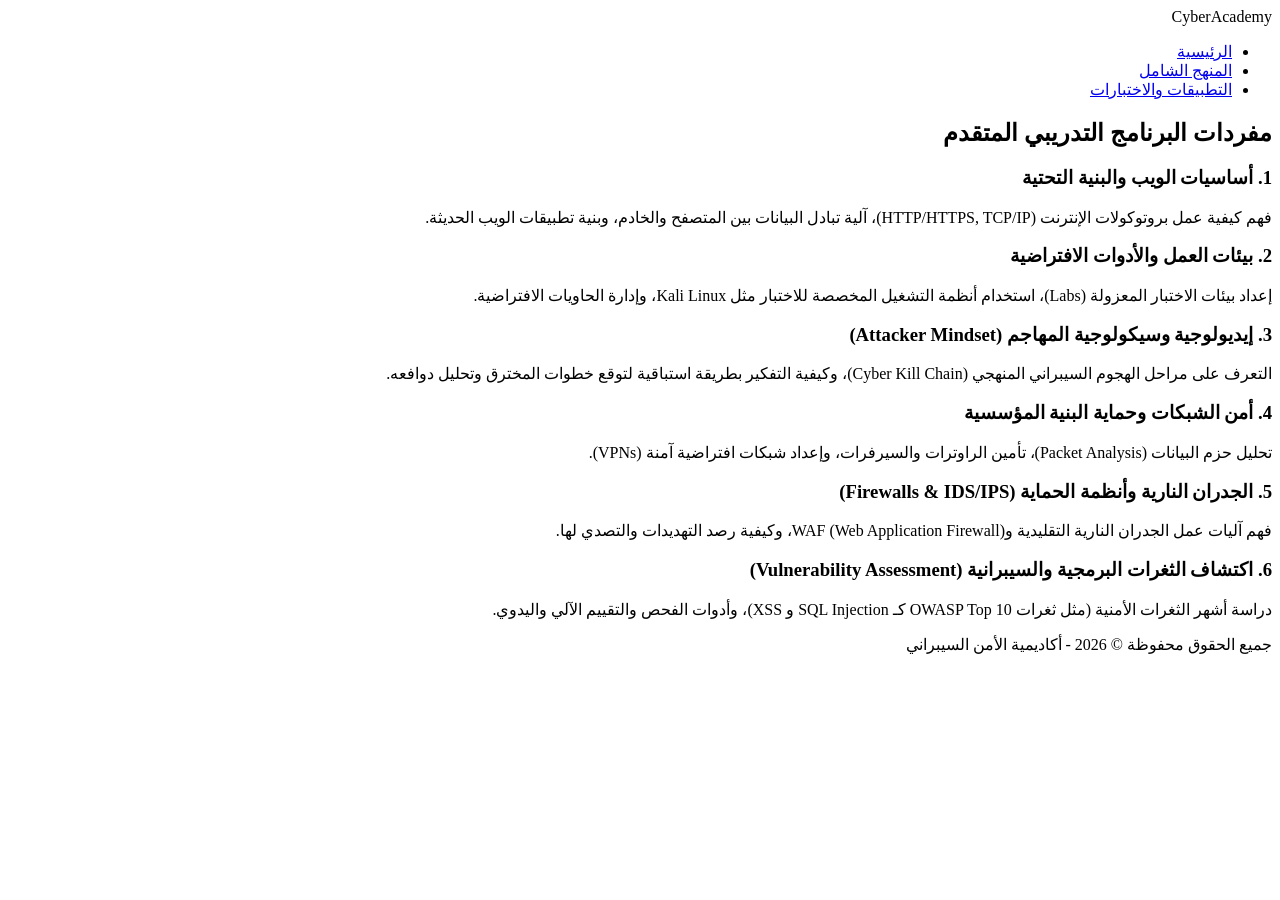
==== curriculum.html @ c0dbbaa8 "Add curriculum.html for cybersecurity program" ====
<!DOCTYPE html>
<html lang="ar" dir="rtl">
<head>
    <meta charset="UTF-8">
    <meta name="viewport" content="width=device-width, initial-scale=1.0">
    <title>المنهج الشامل - الأمن السيبراني</title>
    <link rel="stylesheet" href="css/style.css">
</head>
<body>
    <header>
        <nav class="container">
            <div class="logo">CyberAcademy</div>
            <ul class="nav-links">
                <li><a href="index.html">الرئيسية</a></li>
                <li><a href="curriculum.html" class="active">المنهج الشامل</a></li>
                <li><a href="labs.html">التطبيقات والاختبارات</a></li>
            </ul>
        </nav>
    </header>

    <main class="container">
        <section class="modules-section">
            <h2>مفردات البرنامج التدريبي المتقدم</h2>
            
            <article class="module-card">
                <h3>1. أساسيات الويب والبنية التحتية</h3>
                <p>فهم كيفية عمل بروتوكولات الإنترنت (HTTP/HTTPS, TCP/IP)، آلية تبادل البيانات بين المتصفح والخادم، وبنية تطبيقات الويب الحديثة.</p>
            </article>

            <article class="module-card">
                <h3>2. بيئات العمل والأدوات الافتراضية</h3>
                <p>إعداد بيئات الاختبار المعزولة (Labs)، استخدام أنظمة التشغيل المخصصة للاختبار مثل Kali Linux، وإدارة الحاويات الافتراضية.</p>
            </article>

            <article class="module-card">
                <h3>3. إيديولوجية وسيكولوجية المهاجم (Attacker Mindset)</h3>
                <p>التعرف على مراحل الهجوم السيبراني المنهجي (Cyber Kill Chain)، وكيفية التفكير بطريقة استباقية لتوقع خطوات المخترق وتحليل دوافعه.</p>
            </article>

            <article class="module-card">
                <h3>4. أمن الشبكات وحماية البنية المؤسسية</h3>
                <p>تحليل حزم البيانات (Packet Analysis)، تأمين الراوترات والسيرفرات، وإعداد شبكات افتراضية آمنة (VPNs).</p>
            </article>

            <article class="module-card">
                <h3>5. الجدران النارية وأنظمة الحماية (Firewalls & IDS/IPS)</h3>
                <p>فهم آليات عمل الجدران النارية التقليدية وWAF (Web Application Firewall)، وكيفية رصد التهديدات والتصدي لها.</p>
            </article>

            <article class="module-card">
                <h3>6. اكتشاف الثغرات البرمجية والسيبرانية (Vulnerability Assessment)</h3>
                <p>دراسة أشهر الثغرات الأمنية (مثل ثغرات OWASP Top 10 كـ SQL Injection و XSS)، وأدوات الفحص والتقييم الآلي واليدوي.</p>
            </article>
        </section>
    </main>

    <footer>
        <p>جميع الحقوق محفوظة © 2026 - أكاديمية الأمن السيبراني</p>
    </footer>
</body>
</html>
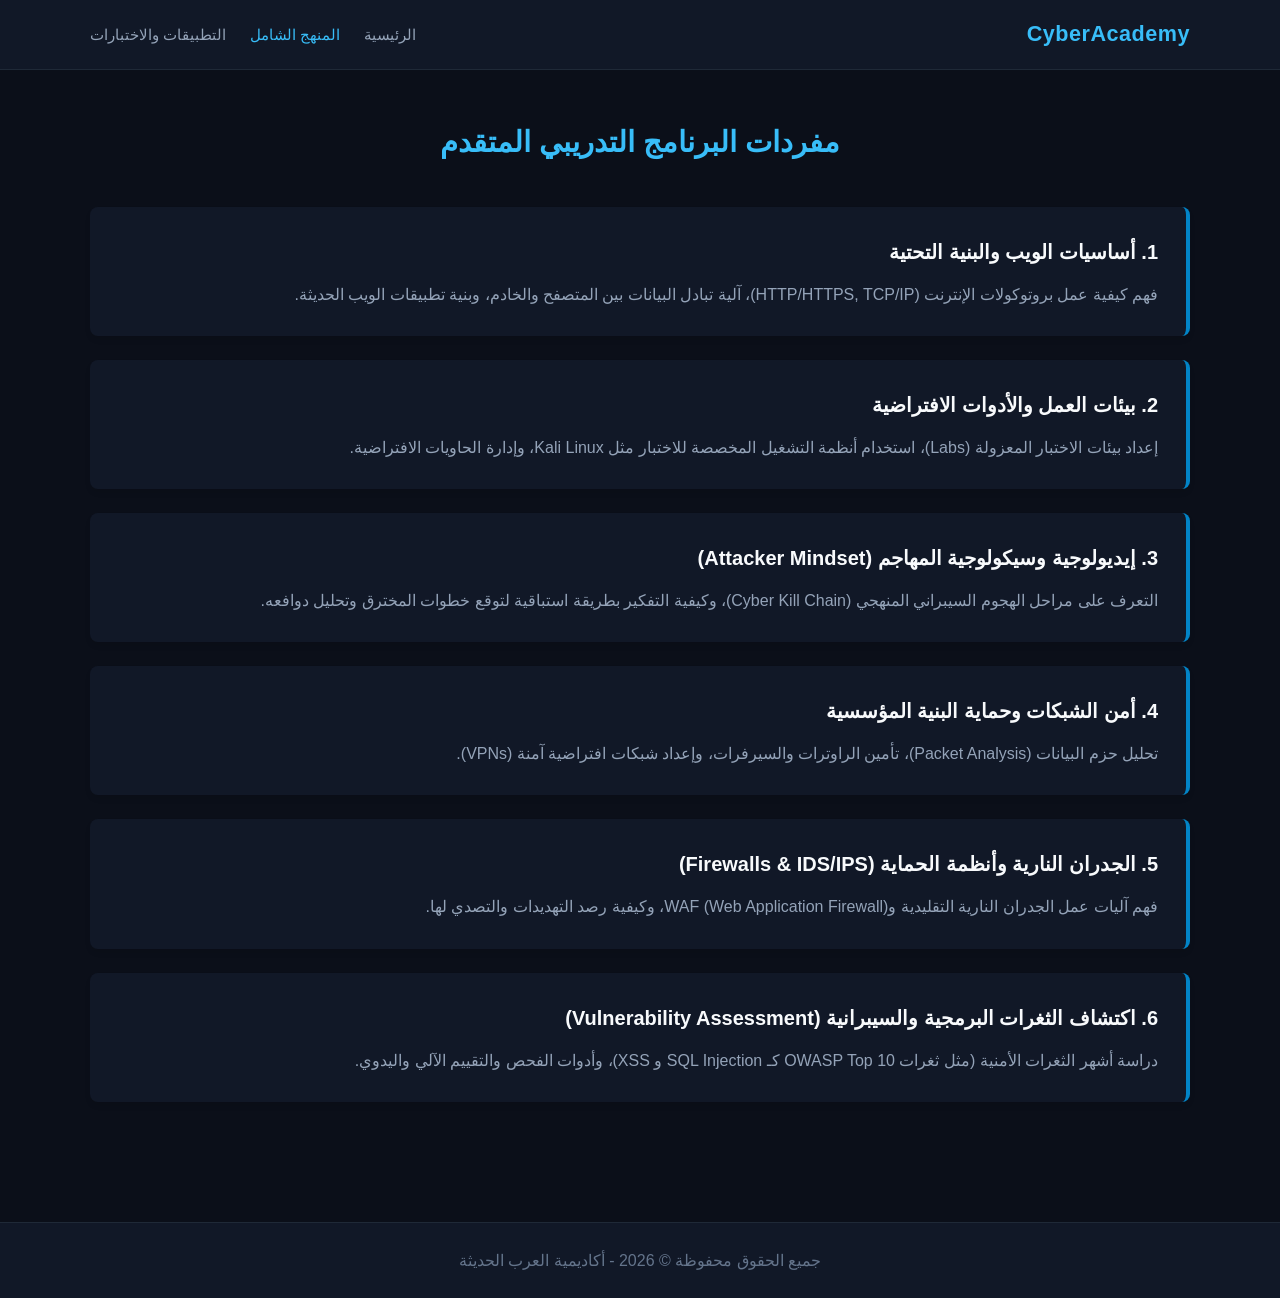
==== commit 683e2733: "Update footer text for copyright notice" ====
--- a/curriculum.html
+++ b/curriculum.html
@@ -55,7 +55,7 @@
     </main>
 
     <footer>
-        <p>جميع الحقوق محفوظة © 2026 - أكاديمية الأمن السيبراني</p>
+        <p>جميع الحقوق محفوظة © 2026 - أكاديمية العرب الحديثة</p>
     </footer>
 </body>
 </html>
--- a/css/style.css
+++ b/css/style.css
@@ -0,0 +1,137 @@
+* {
+    margin: 0;
+    padding: 0;
+    box-sizing: border-box;
+    font-family: 'Segoe UI', Tahoma, Geneva, Verdana, sans-serif;
+}
+
+body {
+    background-color: #0b0f19;
+    color: #f1f5f9;
+    line-height: 1.7;
+}
+
+.container {
+    width: 90%;
+    max-width: 1100px;
+    margin: auto;
+}
+
+header {
+    background: #111827;
+    padding: 1rem 0;
+    border-bottom: 1px solid #1f2937;
+    position: sticky;
+    top: 0;
+    z-index: 100;
+}
+
+nav {
+    display: flex;
+    justify-content: space-between;
+    align-items: center;
+}
+
+.logo {
+    font-size: 1.35rem;
+    font-weight: bold;
+    color: #38bdf8;
+    letter-spacing: 0.5px;
+}
+
+.nav-links {
+    list-style: none;
+    display: flex;
+    gap: 1.5rem;
+}
+
+.nav-links a {
+    text-decoration: none;
+    color: #94a3b8;
+    transition: color 0.3s;
+    font-size: 0.95rem;
+}
+
+.nav-links a:hover, .nav-links a.active {
+    color: #38bdf8;
+}
+
+.hero {
+    min-height: 70vh;
+    display: flex;
+    align-items: center;
+    justify-content: center;
+    text-align: center;
+}
+
+.hero-content h1 {
+    font-size: 2.5rem;
+    margin-bottom: 1rem;
+    color: #ffffff;
+}
+
+.hero-content p {
+    font-size: 1.15rem;
+    color: #94a3b8;
+    margin-bottom: 2rem;
+    max-width: 700px;
+    margin-inline: auto;
+}
+
+.btn-primary {
+    background-color: #0284c7;
+    color: #fff;
+    padding: 0.75rem 1.75rem;
+    border-radius: 0.375rem;
+    text-decoration: none;
+    font-weight: bold;
+    transition: background 0.3s;
+}
+
+.btn-primary:hover {
+    background-color: #0369a1;
+}
+
+.modules-section {
+    padding: 3rem 0;
+}
+
+.modules-section h2 {
+    margin-bottom: 2.5rem;
+    text-align: center;
+    color: #38bdf8;
+    font-size: 1.8rem;
+}
+
+.module-card {
+    background: #111827;
+    padding: 1.75rem;
+    border-radius: 0.5rem;
+    margin-bottom: 1.5rem;
+    border-right: 4px solid #0284c7;
+    box-shadow: 0 4px 6px -1px rgba(0, 0, 0, 0.1);
+    transition: transform 0.2s;
+}
+
+.module-card:hover {
+    transform: translateY(-2px);
+}
+
+.module-card h3 {
+    margin-bottom: 0.75rem;
+    color: #f8fafc;
+    font-size: 1.25rem;
+}
+
+.module-card p {
+    color: #94a3b8;
+}
+
+footer {
+    text-align: center;
+    padding: 1.5rem 0;
+    background: #111827;
+    color: #64748b;
+    margin-top: 3rem;
+    border-top: 1px solid #1f2937;
+}
